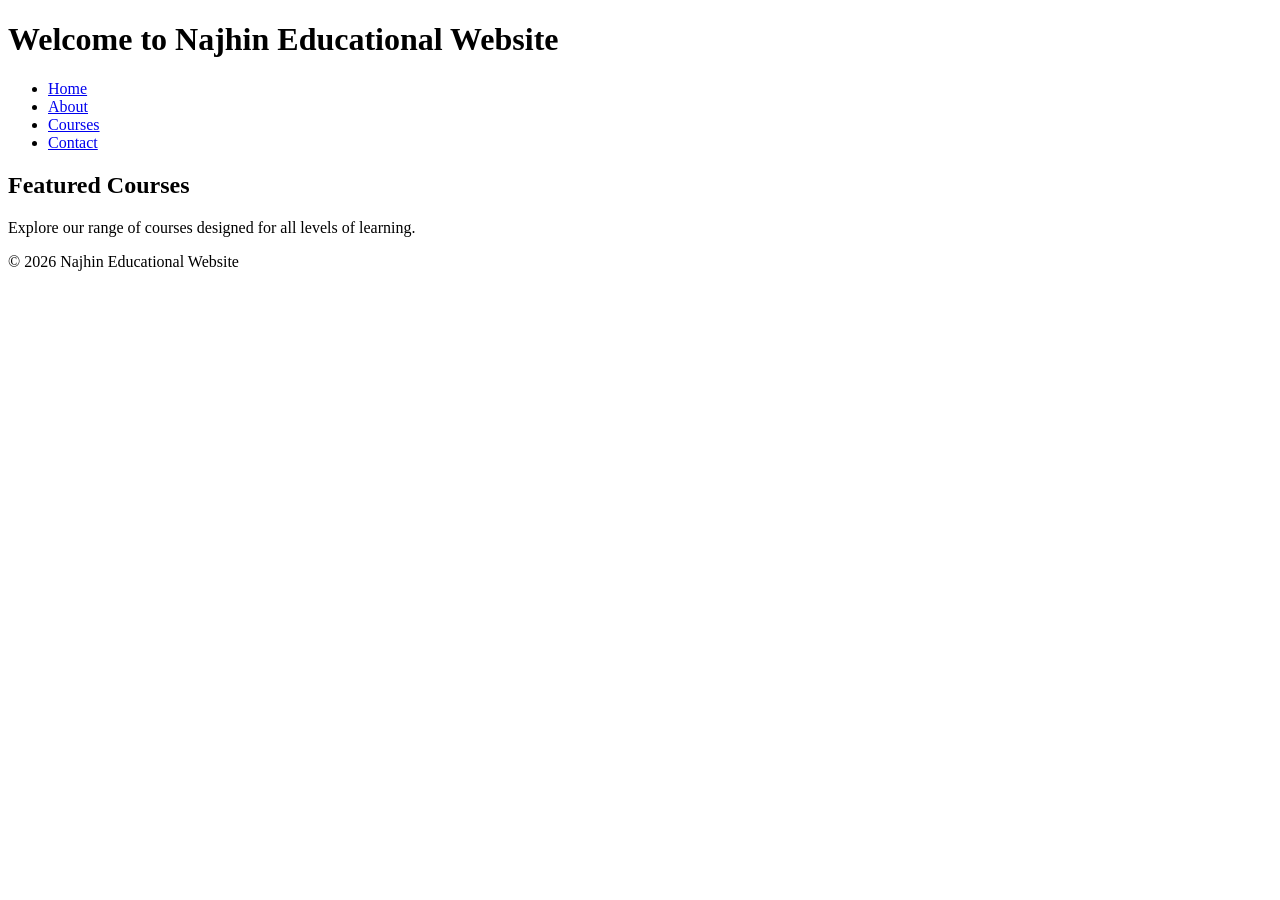
==== index.html @ cf858fc3 "Create index.html" ====
<!DOCTYPE html>
<html lang="en">
<head>
    <meta charset="UTF-8">
    <meta name="viewport" content="width=device-width, initial-scale=1.0">
    <link rel="stylesheet" href="css/styles.css">
    <title>Najhin Educational Website</title>
</head>
<body>
    <header>
        <h1>Welcome to Najhin Educational Website</h1>
        <nav>
            <ul>
                <li><a href="index.html">Home</a></li>
                <li><a href="about.html">About</a></li>
                <li><a href="courses.html">Courses</a></li>
                <li><a href="contact.html">Contact</a></li>
            </ul>
        </nav>
    </header>

    <main>
        <section>
            <h2>Featured Courses</h2>
            <p>Explore our range of courses designed for all levels of learning.</p>
        </section>
    </main>

    <footer>
        <p>&copy; 2026 Najhin Educational Website</p>
    </footer>
    <script src="js/scripts.js"></script>
</body>
</html>
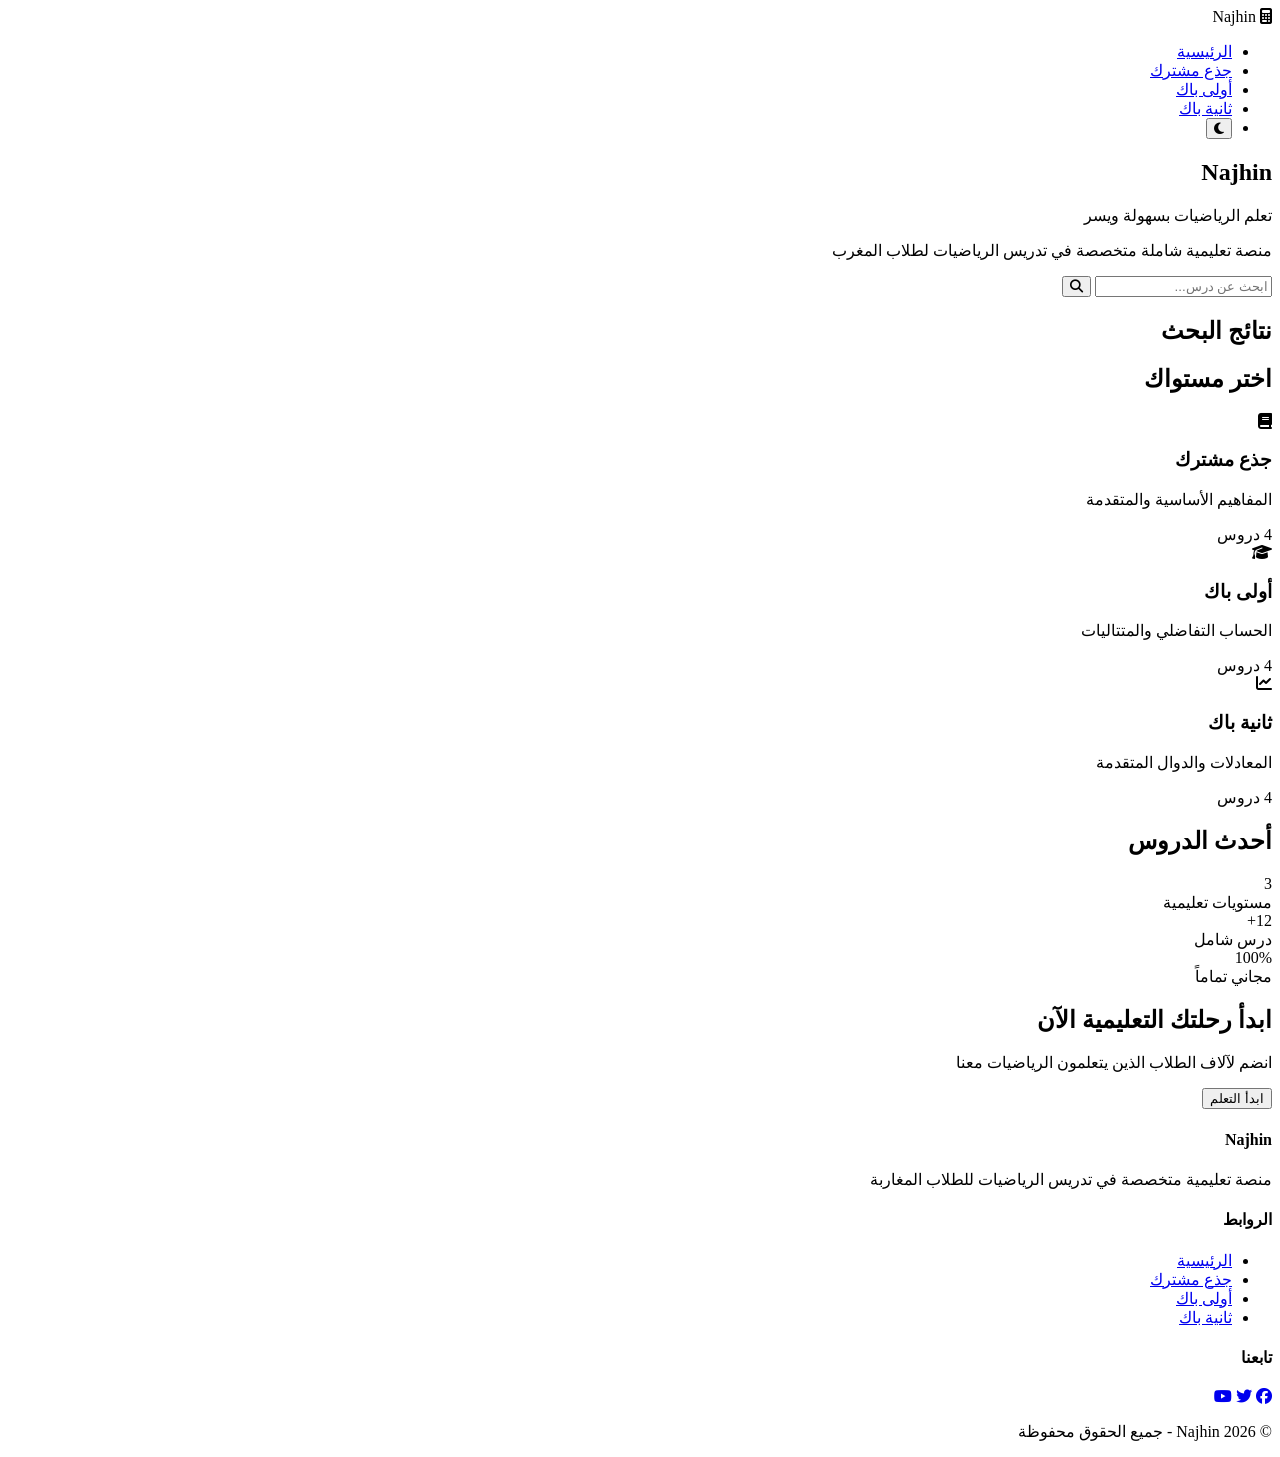
==== commit eca4ccb0: "Add index.html file with initial content" ====
--- a/index.html
+++ b/index.html
@@ -1,34 +1,180 @@
 <!DOCTYPE html>
-<html lang="en">
+<html lang="ar" dir="rtl">
 <head>
     <meta charset="UTF-8">
     <meta name="viewport" content="width=device-width, initial-scale=1.0">
-    <link rel="stylesheet" href="css/styles.css">
-    <title>Najhin Educational Website</title>
+    <meta name="description" content="Najhin - منصة تعليمية متخصصة في تدريس الرياضيات للطلاب المغاربة">
+    <meta name="keywords" content="الرياضيات, تعليم, مغرب, دروس, باك">
+    <title>Najhin - تعلم الرياضيات بسهولة</title>
+    <link href="https://fonts.googleapis.com/css2?family=Cairo:wght@400;600;700;800&display=swap" rel="stylesheet">
+    <link rel="stylesheet" href="https://cdnjs.cloudflare.com/ajax/libs/font-awesome/6.4.0/css/all.min.css">
+    <link rel="stylesheet" href="css/style.css">
 </head>
 <body>
-    <header>
-        <h1>Welcome to Najhin Educational Website</h1>
-        <nav>
-            <ul>
-                <li><a href="index.html">Home</a></li>
-                <li><a href="about.html">About</a></li>
-                <li><a href="courses.html">Courses</a></li>
-                <li><a href="contact.html">Contact</a></li>
+    <!-- Navigation Bar -->
+    <nav class="navbar">
+        <div class="container">
+            <div class="nav-brand">
+                <i class="fas fa-calculator"></i>
+                <span>Najhin</span>
+            </div>
+            <div class="nav-toggle" id="navToggle">
+                <span></span>
+                <span></span>
+                <span></span>
+            </div>
+            <ul class="nav-menu" id="navMenu">
+                <li><a href="index.html" class="active">الرئيسية</a></li>
+                <li><a href="tronc.html">جذع مشترك</a></li>
+                <li><a href="1bac.html">أولى باك</a></li>
+                <li><a href="2bac.html">ثانية باك</a></li>
+                <li class="theme-toggle-item">
+                    <button id="themeToggle" class="theme-toggle">
+                        <i class="fas fa-moon"></i>
+                    </button>
+                </li>
             </ul>
-        </nav>
-    </header>
+        </div>
+    </nav>
 
-    <main>
-        <section>
-            <h2>Featured Courses</h2>
-            <p>Explore our range of courses designed for all levels of learning.</p>
+    <!-- Hero Section -->
+    <section class="hero">
+        <div class="container">
+            <div class="hero-content">
+                <h1>Najhin</h1>
+                <p class="hero-subtitle">تعلم الرياضيات بسهولة ويسر</p>
+                <p class="hero-description">منصة تعليمية شاملة متخصصة في تدريس الرياضيات لطلاب المغرب</p>
+                <div class="search-bar">
+                    <input type="text" id="searchInput" placeholder="ابحث عن درس...">
+                    <button><i class="fas fa-search"></i></button>
+                </div>
+            </div>
+        </div>
+    </section>
+
+    <!-- Search Results Container -->
+    <section id="searchResults" class="search-results hidden">
+        <div class="container">
+            <h2>نتائج البحث</h2>
+            <div id="resultsContainer" class="lessons-grid"></div>
+        </div>
+    </section>
+
+    <!-- Main Content -->
+    <div id="mainContent">
+        <!-- Level Cards Section -->
+        <section class="levels">
+            <div class="container">
+                <h2>اختر مستواك</h2>
+                <div class="levels-grid">
+                    <div class="level-card" onclick="window.location.href='tronc.html'">
+                        <div class="level-icon">
+                            <i class="fas fa-book"></i>
+                        </div>
+                        <h3>جذع مشترك</h3>
+                        <p>المفاهيم الأساسية والمتقدمة</p>
+                        <span class="level-badge">4 دروس</span>
+                    </div>
+                    <div class="level-card" onclick="window.location.href='1bac.html'">
+                        <div class="level-icon">
+                            <i class="fas fa-graduation-cap"></i>
+                        </div>
+                        <h3>أولى باك</h3>
+                        <p>الحساب التفاضلي والمتتاليات</p>
+                        <span class="level-badge">4 دروس</span>
+                    </div>
+                    <div class="level-card" onclick="window.location.href='2bac.html'">
+                        <div class="level-icon">
+                            <i class="fas fa-chart-line"></i>
+                        </div>
+                        <h3>ثانية باك</h3>
+                        <p>المعادلات والدوال المتقدمة</p>
+                        <span class="level-badge">4 دروس</span>
+                    </div>
+                </div>
+            </div>
         </section>
-    </main>
 
-    <footer>
-        <p>&copy; 2026 Najhin Educational Website</p>
+        <!-- Latest Lessons Section -->
+        <section class="latest-lessons">
+            <div class="container">
+                <h2>أحدث الدروس</h2>
+                <div class="lessons-grid" id="latestLessons"></div>
+            </div>
+        </section>
+
+        <!-- Statistics Section -->
+        <section class="statistics">
+            <div class="container">
+                <div class="stats-grid">
+                    <div class="stat-card">
+                        <div class="stat-number">3</div>
+                        <div class="stat-label">مستويات تعليمية</div>
+                    </div>
+                    <div class="stat-card">
+                        <div class="stat-number">12+</div>
+                        <div class="stat-label">درس شامل</div>
+                    </div>
+                    <div class="stat-card">
+                        <div class="stat-number">100%</div>
+                        <div class="stat-label">مجاني تماماً</div>
+                    </div>
+                </div>
+            </div>
+        </section>
+
+        <!-- CTA Section -->
+        <section class="cta">
+            <div class="container">
+                <h2>ابدأ رحلتك التعليمية الآن</h2>
+                <p>انضم لآلاف الطلاب الذين يتعلمون الرياضيات معنا</p>
+                <button class="cta-button" onclick="document.querySelector('.levels').scrollIntoView({behavior: 'smooth'})">
+                    ابدأ التعلم
+                </button>
+            </div>
+        </section>
+    </div>
+
+    <!-- Footer -->
+    <footer class="footer">
+        <div class="container">
+            <div class="footer-content">
+                <div class="footer-section">
+                    <h4>Najhin</h4>
+                    <p>منصة تعليمية متخصصة في تدريس الرياضيات للطلاب المغاربة</p>
+                </div>
+                <div class="footer-section">
+                    <h4>الروابط</h4>
+                    <ul>
+                        <li><a href="index.html">الرئيسية</a></li>
+                        <li><a href="tronc.html">جذع مشترك</a></li>
+                        <li><a href="1bac.html">أولى باك</a></li>
+                        <li><a href="2bac.html">ثانية باك</a></li>
+                    </ul>
+                </div>
+                <div class="footer-section">
+                    <h4>تابعنا</h4>
+                    <div class="social-links">
+                        <a href="#"><i class="fab fa-facebook"></i></a>
+                        <a href="#"><i class="fab fa-twitter"></i></a>
+                        <a href="#"><i class="fab fa-youtube"></i></a>
+                    </div>
+                </div>
+            </div>
+            <div class="footer-bottom">
+                <p>&copy; 2026 Najhin - جميع الحقوق محفوظة</p>
+            </div>
+        </div>
     </footer>
-    <script src="js/scripts.js"></script>
+
+    <script src="js/main.js"></script>
+    <script>
+        document.addEventListener('DOMContentLoaded', function() {
+            displayLatestLessons();
+            setupSearch();
+            setupTheme();
+            setupMobileMenu();
+        });
+    </script>
 </body>
 </html>
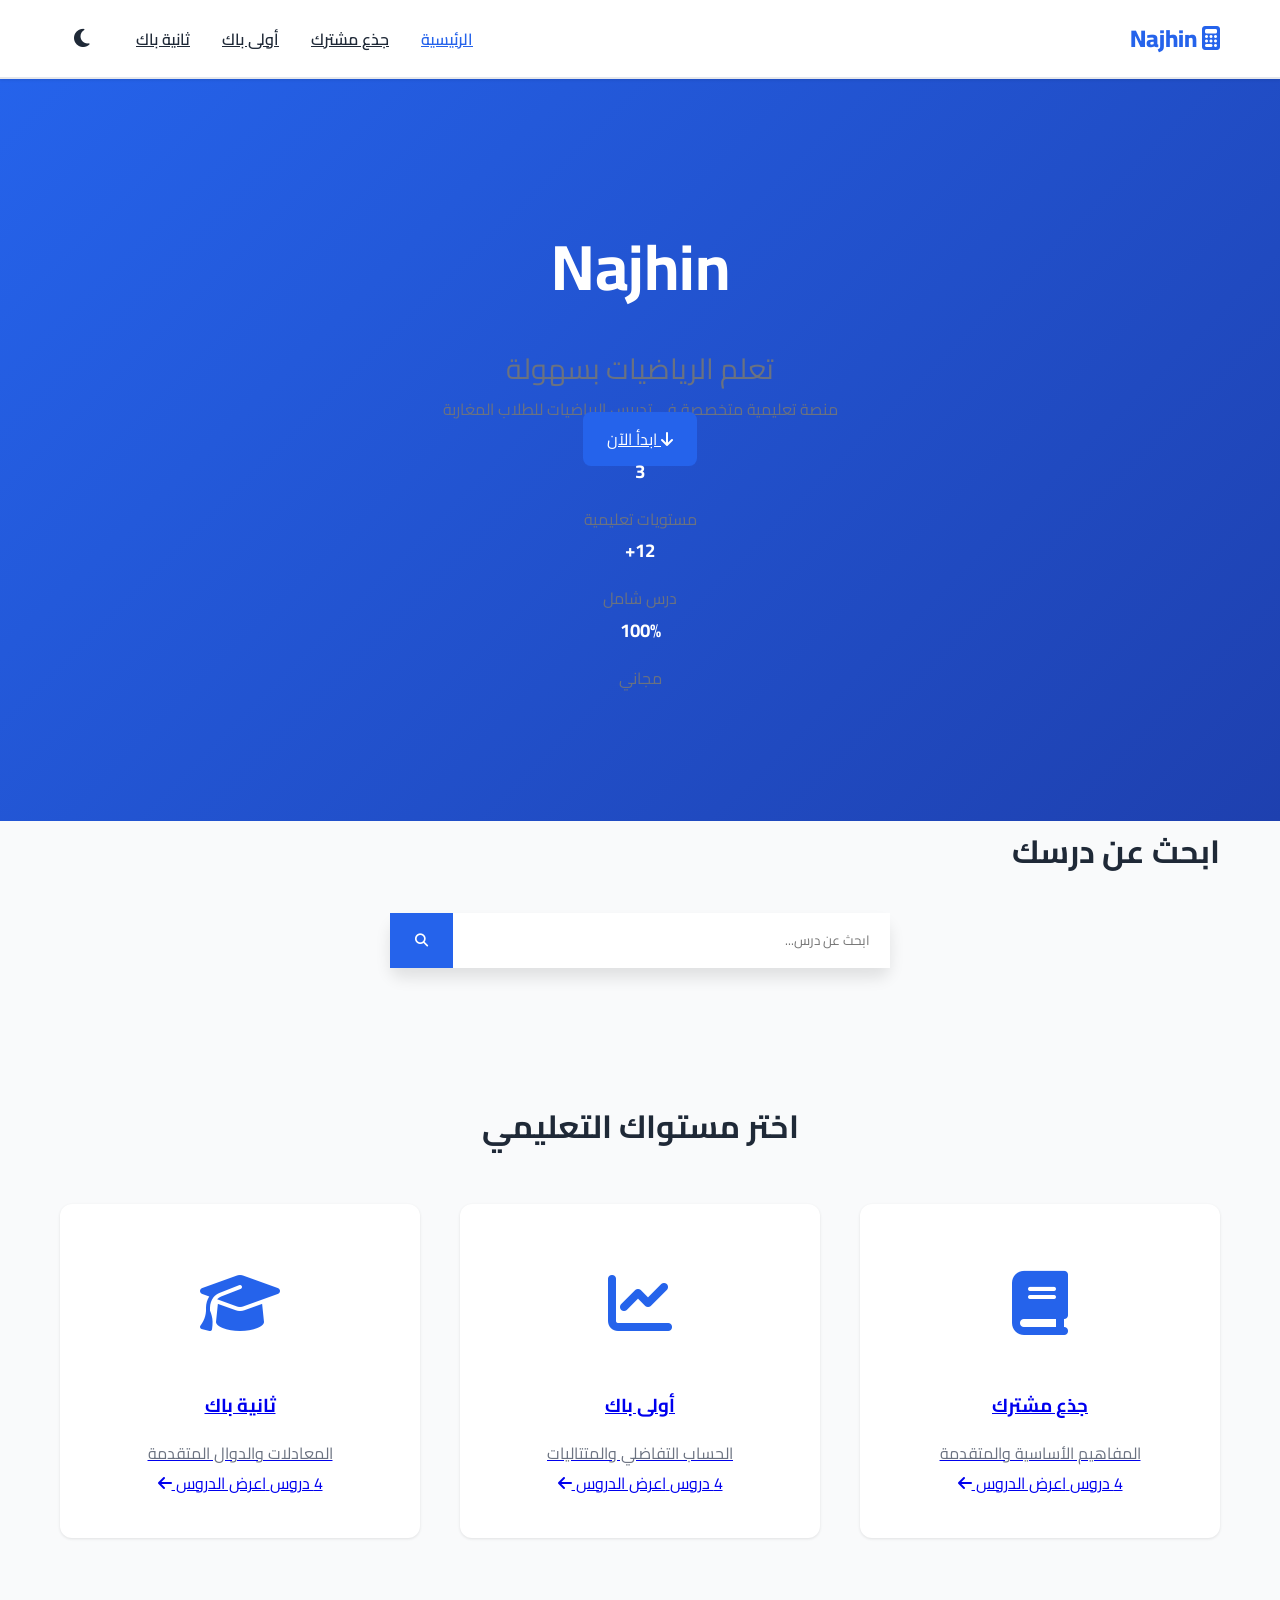
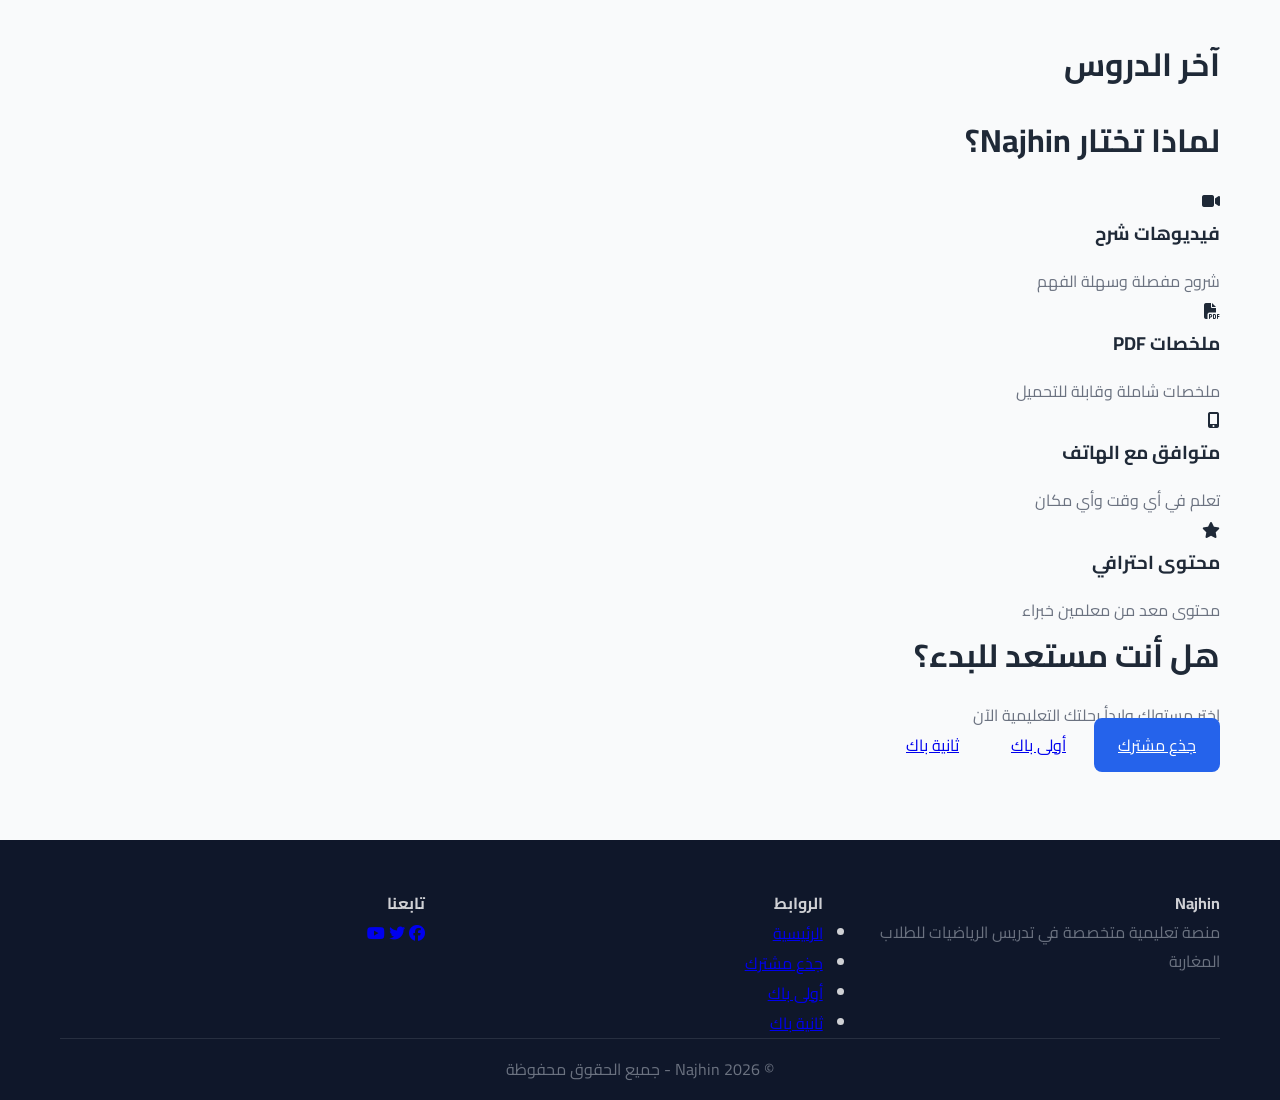
==== commit 7bb47e3d: "Update index.html with new meta and section content" ====
--- a/index.html
+++ b/index.html
@@ -4,35 +4,31 @@
     <meta charset="UTF-8">
     <meta name="viewport" content="width=device-width, initial-scale=1.0">
     <meta name="description" content="Najhin - منصة تعليمية متخصصة في تدريس الرياضيات للطلاب المغاربة">
-    <meta name="keywords" content="الرياضيات, تعليم, مغرب, دروس, باك">
+    <meta name="theme-color" content="#2563eb">
     <title>Najhin - تعلم الرياضيات بسهولة</title>
-    <link href="https://fonts.googleapis.com/css2?family=Cairo:wght@400;600;700;800&display=swap" rel="stylesheet">
+    <link href="https://fonts.googleapis.com/css2?family=Cairo:wght@300;400;600;700;800&display=swap" rel="stylesheet">
     <link rel="stylesheet" href="https://cdnjs.cloudflare.com/ajax/libs/font-awesome/6.4.0/css/all.min.css">
     <link rel="stylesheet" href="css/style.css">
 </head>
 <body>
-    <!-- Navigation Bar -->
+    <!-- Navigation -->
     <nav class="navbar">
         <div class="container">
             <div class="nav-brand">
                 <i class="fas fa-calculator"></i>
                 <span>Najhin</span>
             </div>
-            <div class="nav-toggle" id="navToggle">
+            <button class="nav-toggle" id="navToggle">
                 <span></span>
                 <span></span>
                 <span></span>
-            </div>
+            </button>
             <ul class="nav-menu" id="navMenu">
                 <li><a href="index.html" class="active">الرئيسية</a></li>
                 <li><a href="tronc.html">جذع مشترك</a></li>
                 <li><a href="1bac.html">أولى باك</a></li>
                 <li><a href="2bac.html">ثانية باك</a></li>
-                <li class="theme-toggle-item">
-                    <button id="themeToggle" class="theme-toggle">
-                        <i class="fas fa-moon"></i>
-                    </button>
-                </li>
+                <li><button id="themeToggle" class="theme-toggle" title="تبديل المظهر"><i class="fas fa-moon"></i></button></li>
             </ul>
         </div>
     </nav>
@@ -42,98 +38,128 @@
         <div class="container">
             <div class="hero-content">
                 <h1>Najhin</h1>
-                <p class="hero-subtitle">تعلم الرياضيات بسهولة ويسر</p>
-                <p class="hero-description">منصة تعليمية شاملة متخصصة في تدريس الرياضيات لطلاب المغرب</p>
-                <div class="search-bar">
-                    <input type="text" id="searchInput" placeholder="ابحث عن درس...">
-                    <button><i class="fas fa-search"></i></button>
+                <p class="hero-subtitle">تعلم الرياضيات بسهولة</p>
+                <p class="hero-description">منصة تعليمية متخصصة في تدريس الرياضيات للطلاب المغاربة</p>
+                <a href="#levels" class="btn btn-primary btn-lg"><i class="fas fa-arrow-down"></i> ابدأ الآن</a>
+            </div>
+            <div class="hero-stats">
+                <div class="stat">
+                    <h3>3</h3>
+                    <p>مستويات تعليمية</p>
+                </div>
+                <div class="stat">
+                    <h3>12+</h3>
+                    <p>درس شامل</p>
+                </div>
+                <div class="stat">
+                    <h3>100%</h3>
+                    <p>مجاني</p>
                 </div>
             </div>
         </div>
     </section>
 
-    <!-- Search Results Container -->
-    <section id="searchResults" class="search-results hidden">
+    <!-- Search Section -->
+    <section class="search-section">
         <div class="container">
-            <h2>نتائج البحث</h2>
-            <div id="resultsContainer" class="lessons-grid"></div>
+            <h2>ابحث عن درسك</h2>
+            <div class="search-bar">
+                <input type="text" id="searchInput" placeholder="ابحث عن درس..." autocomplete="off">
+                <button type="button" class="search-btn"><i class="fas fa-search"></i></button>
+            </div>
+            <div id="searchResults" class="search-results hidden">
+                <div id="resultsContainer"></div>
+            </div>
         </div>
     </section>
 
-    <!-- Main Content -->
-    <div id="mainContent">
-        <!-- Level Cards Section -->
-        <section class="levels">
-            <div class="container">
-                <h2>اختر مستواك</h2>
-                <div class="levels-grid">
-                    <div class="level-card" onclick="window.location.href='tronc.html'">
-                        <div class="level-icon">
-                            <i class="fas fa-book"></i>
-                        </div>
-                        <h3>جذع مشترك</h3>
-                        <p>المفاهيم الأساسية والمتقدمة</p>
-                        <span class="level-badge">4 دروس</span>
+    <!-- Levels Section -->
+    <section class="levels" id="levels">
+        <div class="container">
+            <h2 class="section-title">اختر مستواك التعليمي</h2>
+            <div class="levels-grid">
+                <a href="tronc.html" class="level-card">
+                    <div class="level-icon">
+                        <i class="fas fa-book"></i>
                     </div>
-                    <div class="level-card" onclick="window.location.href='1bac.html'">
-                        <div class="level-icon">
-                            <i class="fas fa-graduation-cap"></i>
-                        </div>
-                        <h3>أولى باك</h3>
-                        <p>الحساب التفاضلي والمتتاليات</p>
-                        <span class="level-badge">4 دروس</span>
+                    <h3>جذع مشترك</h3>
+                    <p>المفاهيم الأساسية والمتقدمة</p>
+                    <span class="level-count">4 دروس</span>
+                    <span class="btn-link">اعرض الدروس <i class="fas fa-arrow-left"></i></span>
+                </a>
+
+                <a href="1bac.html" class="level-card">
+                    <div class="level-icon">
+                        <i class="fas fa-chart-line"></i>
                     </div>
-                    <div class="level-card" onclick="window.location.href='2bac.html'">
-                        <div class="level-icon">
-                            <i class="fas fa-chart-line"></i>
-                        </div>
-                        <h3>ثانية باك</h3>
-                        <p>المعادلات والدوال المتقدمة</p>
-                        <span class="level-badge">4 دروس</span>
+                    <h3>أولى باك</h3>
+                    <p>الحساب التفاضلي والمتتاليات</p>
+                    <span class="level-count">4 دروس</span>
+                    <span class="btn-link">اعرض الدروس <i class="fas fa-arrow-left"></i></span>
+                </a>
+
+                <a href="2bac.html" class="level-card">
+                    <div class="level-icon">
+                        <i class="fas fa-graduation-cap"></i>
                     </div>
+                    <h3>ثانية باك</h3>
+                    <p>المعادلات والدوال المتقدمة</p>
+                    <span class="level-count">4 دروس</span>
+                    <span class="btn-link">اعرض الدروس <i class="fas fa-arrow-left"></i></span>
+                </a>
+            </div>
+        </div>
+    </section>
+
+    <!-- Latest Lessons Section -->
+    <section class="latest-lessons">
+        <div class="container">
+            <h2 class="section-title">آخر الدروس</h2>
+            <div id="latestLessons" class="lessons-grid"></div>
+        </div>
+    </section>
+
+    <!-- Features Section -->
+    <section class="features">
+        <div class="container">
+            <h2 class="section-title">لماذا تختار Najhin؟</h2>
+            <div class="features-grid">
+                <div class="feature-card">
+                    <i class="fas fa-video"></i>
+                    <h3>فيديوهات شرح</h3>
+                    <p>شروح مفصلة وسهلة الفهم</p>
+                </div>
+                <div class="feature-card">
+                    <i class="fas fa-file-pdf"></i>
+                    <h3>ملخصات PDF</h3>
+                    <p>ملخصات شاملة وقابلة للتحميل</p>
+                </div>
+                <div class="feature-card">
+                    <i class="fas fa-mobile-alt"></i>
+                    <h3>متوافق مع الهاتف</h3>
+                    <p>تعلم في أي وقت وأي مكان</p>
+                </div>
+                <div class="feature-card">
+                    <i class="fas fa-star"></i>
+                    <h3>محتوى احترافي</h3>
+                    <p>محتوى معد من معلمين خبراء</p>
                 </div>
             </div>
-        </section>
+        </div>
+    </section>
 
-        <!-- Latest Lessons Section -->
-        <section class="latest-lessons">
-            <div class="container">
-                <h2>أحدث الدروس</h2>
-                <div class="lessons-grid" id="latestLessons"></div>
+    <!-- CTA Section -->
+    <section class="cta">
+        <div class="container">
+            <h2>هل أنت مستعد للبدء؟</h2>
+            <p>اختر مستواك وابدأ رحلتك التعليمية الآن</p>
+            <div class="cta-buttons">
+                <a href="tronc.html" class="btn btn-primary">جذع مشترك</a>
+                <a href="1bac.html" class="btn btn-secondary">أولى باك</a>
+                <a href="2bac.html" class="btn btn-secondary">ثانية باك</a>
             </div>
-        </section>
-
-        <!-- Statistics Section -->
-        <section class="statistics">
-            <div class="container">
-                <div class="stats-grid">
-                    <div class="stat-card">
-                        <div class="stat-number">3</div>
-                        <div class="stat-label">مستويات تعليمية</div>
-                    </div>
-                    <div class="stat-card">
-                        <div class="stat-number">12+</div>
-                        <div class="stat-label">درس شامل</div>
-                    </div>
-                    <div class="stat-card">
-                        <div class="stat-number">100%</div>
-                        <div class="stat-label">مجاني تماماً</div>
-                    </div>
-                </div>
-            </div>
-        </section>
-
-        <!-- CTA Section -->
-        <section class="cta">
-            <div class="container">
-                <h2>ابدأ رحلتك التعليمية الآن</h2>
-                <p>انضم لآلاف الطلاب الذين يتعلمون الرياضيات معنا</p>
-                <button class="cta-button" onclick="document.querySelector('.levels').scrollIntoView({behavior: 'smooth'})">
-                    ابدأ التعلم
-                </button>
-            </div>
-        </section>
-    </div>
+        </div>
+    </section>
 
     <!-- Footer -->
     <footer class="footer">
@@ -155,9 +181,9 @@
                 <div class="footer-section">
                     <h4>تابعنا</h4>
                     <div class="social-links">
-                        <a href="#"><i class="fab fa-facebook"></i></a>
-                        <a href="#"><i class="fab fa-twitter"></i></a>
-                        <a href="#"><i class="fab fa-youtube"></i></a>
+                        <a href="#" title="Facebook"><i class="fab fa-facebook"></i></a>
+                        <a href="#" title="Twitter"><i class="fab fa-twitter"></i></a>
+                        <a href="#" title="YouTube"><i class="fab fa-youtube"></i></a>
                     </div>
                 </div>
             </div>
@@ -167,14 +193,6 @@
         </div>
     </footer>
 
-    <script src="js/main.js"></script>
-    <script>
-        document.addEventListener('DOMContentLoaded', function() {
-            displayLatestLessons();
-            setupSearch();
-            setupTheme();
-            setupMobileMenu();
-        });
-    </script>
+    <script src="js/app.js"></script>
 </body>
-</html>+</html>
--- a/css/style.css
+++ b/css/style.css
@@ -0,0 +1,93 @@
+:root {
+    --primary: #2563eb;
+    --primary-dark: #1e40af;
+    --secondary: #0f172a;
+    --bg: #f9fafb;
+    --card: #ffffff;
+    --text: #1f2937;
+    --text-light: #6b7280;
+    --border: #e5e7eb;
+    --shadow: 0 1px 3px rgba(0,0,0,0.1);
+    --shadow-lg: 0 10px 15px rgba(0,0,0,0.1);
+}
+
+body.dark-mode {
+    --bg: #111827;
+    --card: #1f2937;
+    --text: #f3f4f6;
+    --text-light: #d1d5db;
+    --border: #374151;
+}
+
+* { margin: 0; padding: 0; box-sizing: border-box; }
+html { scroll-behavior: smooth; }
+body { font-family: 'Cairo', sans-serif; background: var(--bg); color: var(--text); transition: all 0.3s ease; }
+.container { max-width: 1200px; margin: 0 auto; padding: 0 20px; }
+
+h1, h2, h3 { font-weight: 700; margin-bottom: 1rem; }
+h1 { font-size: 2.5rem; }
+h2 { font-size: 2rem; }
+p { color: var(--text-light); line-height: 1.8; }
+
+.btn { padding: 12px 24px; border: none; border-radius: 8px; font-family: 'Cairo', sans-serif; cursor: pointer; }
+.btn-primary { background: var(--primary); color: white; transition: all 0.3s ease; }
+.btn-primary:hover { background: var(--primary-dark); transform: translateY(-2px); }
+
+.navbar { background: var(--card); box-shadow: var(--shadow); position: sticky; top: 0; z-index: 1000; border-bottom: 2px solid var(--border); }
+.navbar .container { display: flex; justify-content: space-between; align-items: center; padding: 1rem 20px; }
+.nav-brand { font-size: 1.5rem; font-weight: 800; color: var(--primary); }
+.nav-menu { display: flex; list-style: none; gap: 2rem; align-items: center; }
+.nav-menu a { color: var(--text); font-weight: 600; transition: all 0.3s ease; }
+.nav-menu a:hover, .nav-menu a.active { color: var(--primary); }
+
+.theme-toggle { background: transparent; border: none; color: var(--text); font-size: 1.3rem; cursor: pointer; width: 44px; height: 44px; }
+
+.nav-toggle { display: none; flex-direction: column; cursor: pointer; gap: 5px; background: none; border: none; }
+.nav-toggle span { width: 25px; height: 3px; background: var(--text); transition: all 0.3s ease; }
+
+.hero { background: linear-gradient(135deg, var(--primary), var(--primary-dark)); color: white; padding: 8rem 0; text-align: center; }
+.hero h1 { font-size: 4rem; color: white; }
+.hero-subtitle { font-size: 1.8rem; }
+.search-bar { display: flex; gap: 10px; max-width: 500px; margin: 2rem auto; background: white; border-radius: 12px; box-shadow: var(--shadow-lg); }
+.search-bar input { flex: 1; border: none; padding: 15px 20px; font-family: 'Cairo', sans-serif; outline: none; }
+.search-bar button { background: var(--primary); color: white; border: none; padding: 0 25px; cursor: pointer; }
+
+.levels { padding: 6rem 0; }
+.levels h2 { text-align: center; margin-bottom: 3rem; }
+.levels-grid { display: grid; grid-template-columns: repeat(auto-fit, minmax(300px, 1fr)); gap: 2.5rem; }
+.level-card { background: var(--card); padding: 2.5rem; border-radius: 12px; text-align: center; box-shadow: var(--shadow); transition: all 0.3s ease; cursor: pointer; }
+.level-card:hover { transform: translateY(-12px); box-shadow: var(--shadow-lg); }
+.level-icon { font-size: 4rem; color: var(--primary); margin-bottom: 1.5rem; }
+.level-badge { background: linear-gradient(135deg, var(--primary), var(--primary-dark)); color: white; padding: 0.75rem 1.5rem; border-radius: 20px; font-weight: 600; }
+
+.lessons-grid { display: grid; grid-template-columns: repeat(auto-fill, minmax(320px, 1fr)); gap: 2.5rem; }
+.lesson-card { background: var(--card); border-radius: 12px; overflow: hidden; box-shadow: var(--shadow); transition: all 0.3s ease; }
+.lesson-card:hover { transform: translateY(-8px); box-shadow: var(--shadow-lg); }
+.lesson-card-header { background: linear-gradient(135deg, var(--primary), var(--primary-dark)); padding: 1.5rem; color: white; }
+.lesson-card-header h3 { color: white; margin: 0; }
+.lesson-card-body { padding: 1.5rem; }
+.lesson-card-footer { display: flex; justify-content: space-between; gap: 1rem; border-top: 1px solid var(--border); padding: 1rem 1.5rem; }
+.lesson-level { font-size: 0.85rem; color: white; background: var(--primary); padding: 0.5rem 1rem; border-radius: 20px; font-weight: 600; }
+
+.footer { background: var(--secondary); color: white; padding: 3rem 0 1rem; margin-top: 5rem; }
+.footer-content { display: grid; grid-template-columns: repeat(auto-fit, minmax(250px, 1fr)); gap: 2rem; }
+.footer-section { color: rgba(255, 255, 255, 0.8); }
+.footer-bottom { text-align: center; padding-top: 1rem; border-top: 1px solid rgba(255, 255, 255, 0.1); }
+
+.page-header { background: linear-gradient(135deg, var(--primary), var(--primary-dark)); color: white; padding: 4rem 0; text-align: center; }
+.breadcrumb { display: flex; justify-content: center; gap: 0.75rem; flex-wrap: wrap; }
+
+.lesson-content { padding: 4rem 0; }
+.lesson-content .container { display: grid; grid-template-columns: 1fr 300px; gap: 2rem; }
+
+.hidden { display: none !important; }
+
+@media (max-width: 768px) {
+    .nav-menu { display: none; }
+    .nav-menu.active { display: flex; }
+    .nav-toggle { display: flex; }
+    .lesson-content .container { grid-template-columns: 1fr; }
+    .lessons-grid { grid-template-columns: 1fr; }
+    h1 { font-size: 2rem; }
+    .hero h1 { font-size: 2.5rem; }
+}
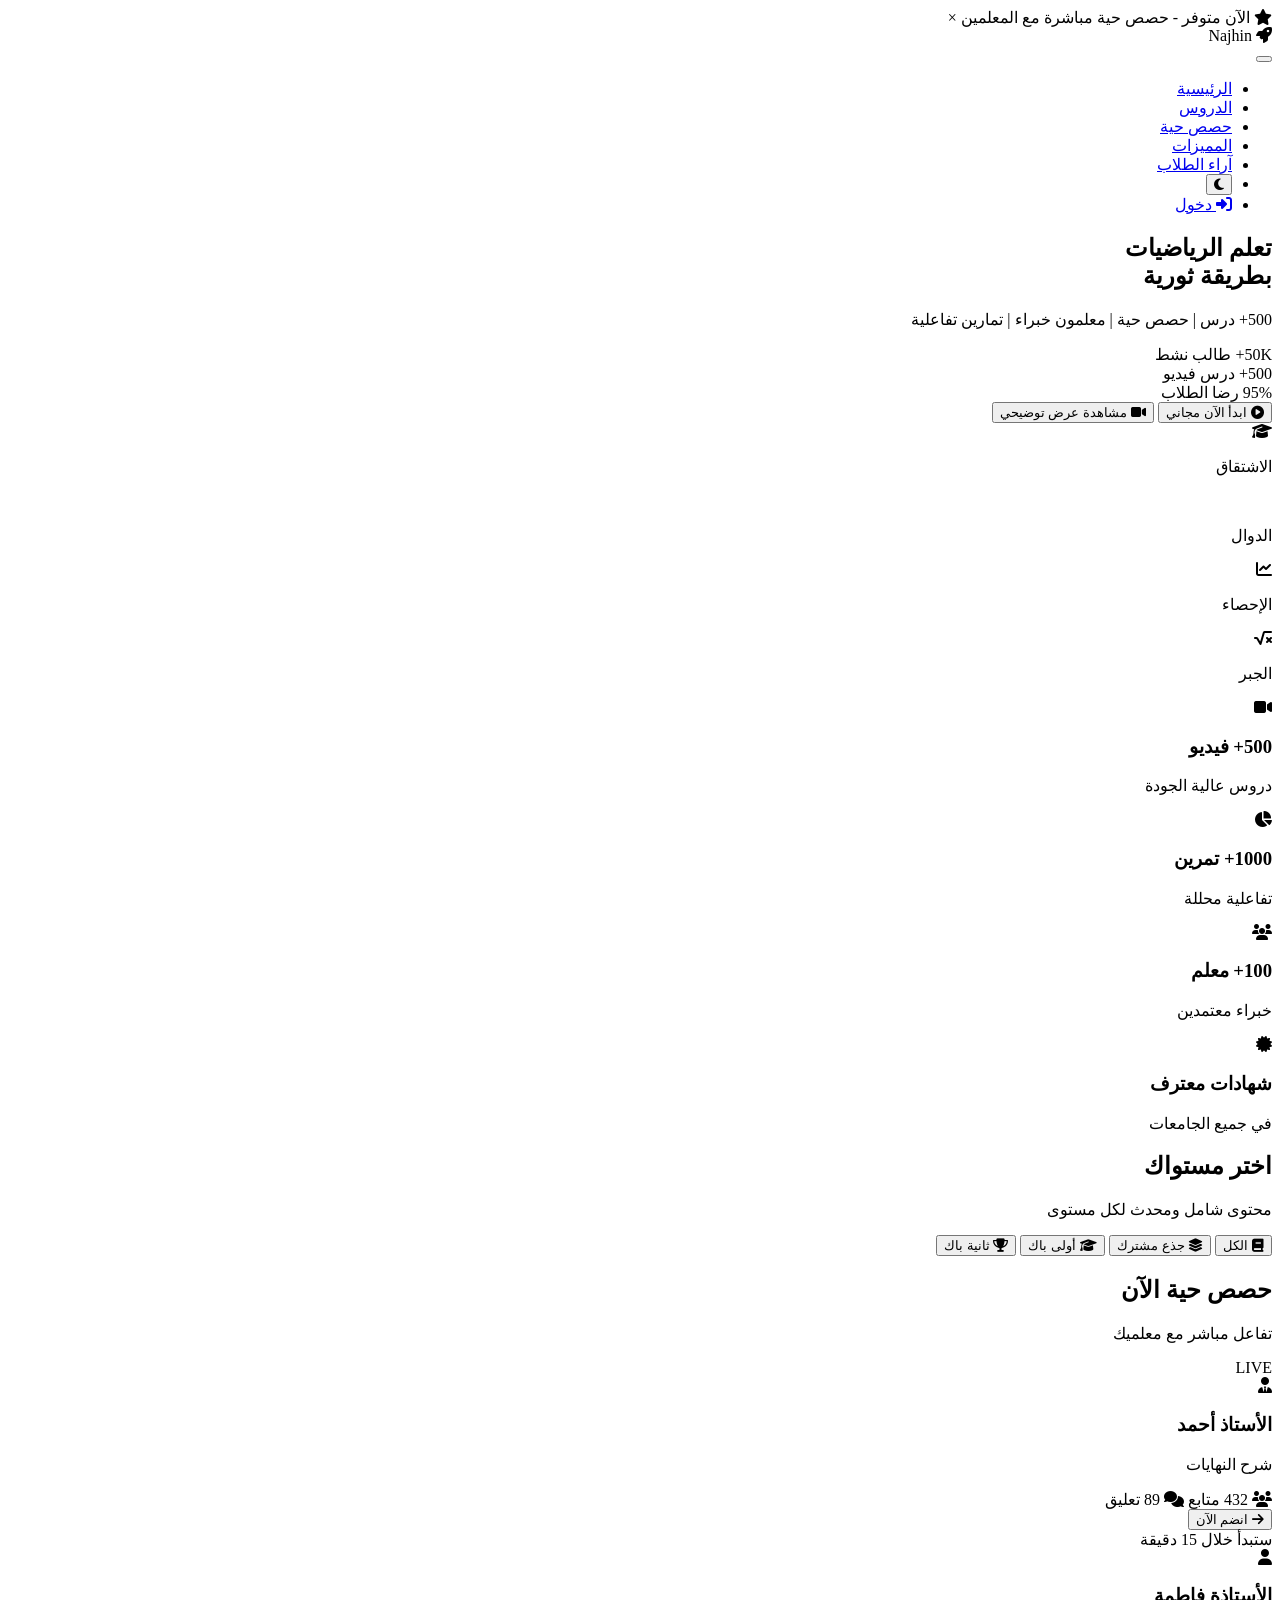
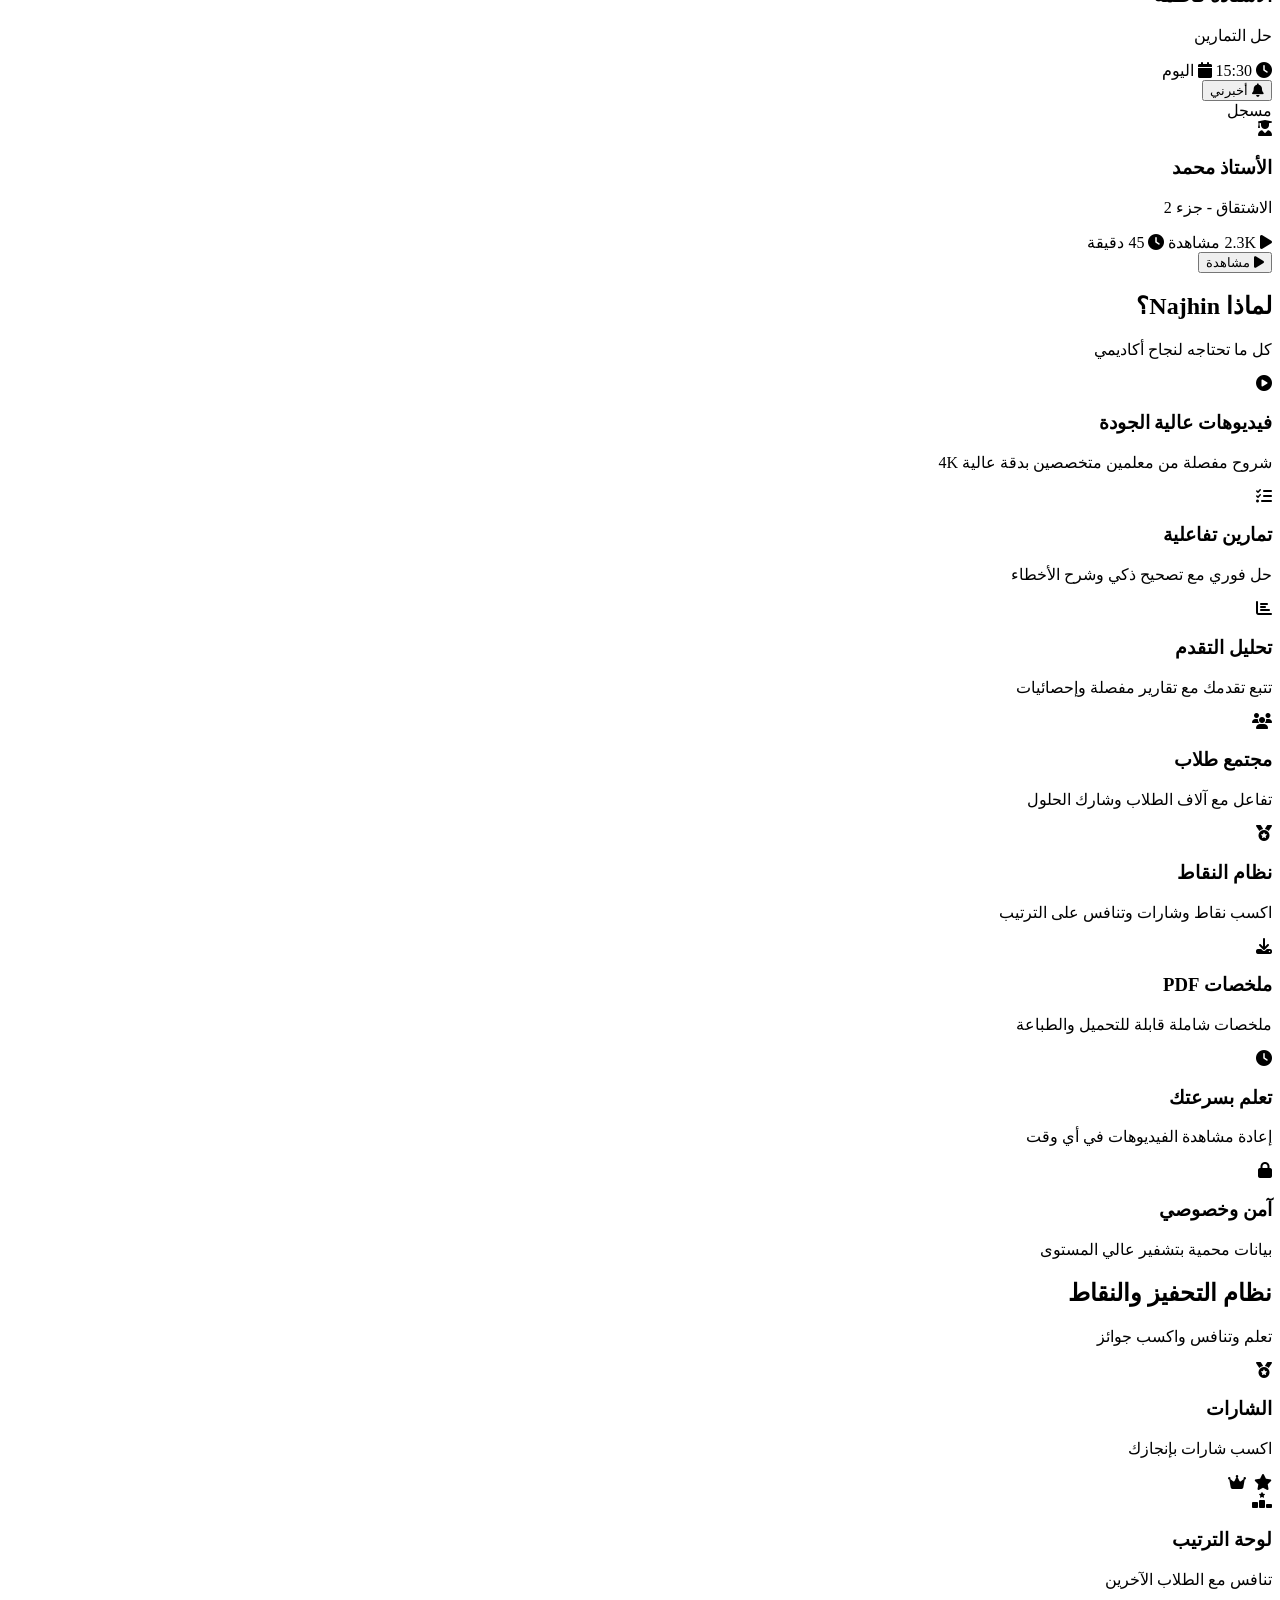
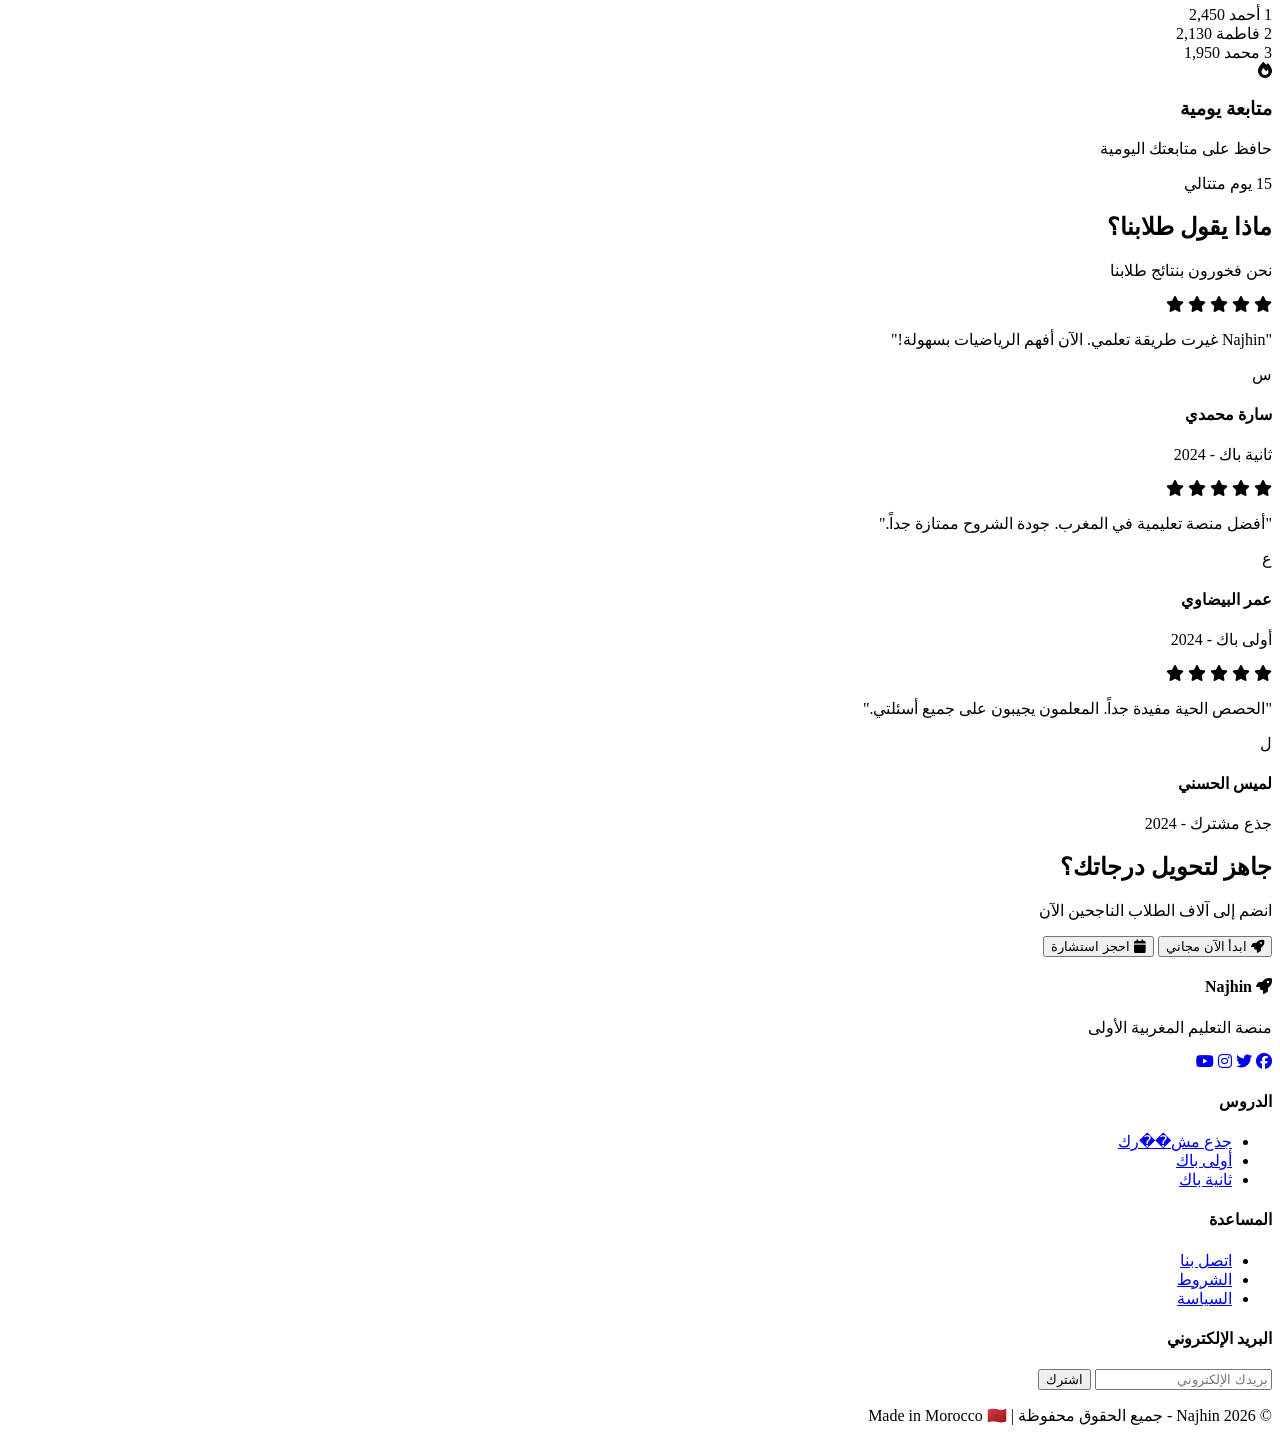
==== commit 9a266ff2: "Update index.html" ====
--- a/index.html
+++ b/index.html
@@ -3,196 +3,491 @@
 <head>
     <meta charset="UTF-8">
     <meta name="viewport" content="width=device-width, initial-scale=1.0">
-    <meta name="description" content="Najhin - منصة تعليمية متخصصة في تدريس الرياضيات للطلاب المغاربة">
-    <meta name="theme-color" content="#2563eb">
-    <title>Najhin - تعلم الرياضيات بسهولة</title>
-    <link href="https://fonts.googleapis.com/css2?family=Cairo:wght@300;400;600;700;800&display=swap" rel="stylesheet">
+    <meta name="description" content="Najhin - أفضل منصة تعليمية مغربية | فيديوهات | أكثر من 500 درس | حي الآن">
+    <meta name="theme-color" content="#6366f1">
+    <title>Najhin - منصة التعليم المغربية الأولى</title>
+    <link href="https://fonts.googleapis.com/css2?family=Cairo:wght@400;500;600;700;800&family=Inter:wght@300;400;500;600;700&display=swap" rel="stylesheet">
     <link rel="stylesheet" href="https://cdnjs.cloudflare.com/ajax/libs/font-awesome/6.4.0/css/all.min.css">
-    <link rel="stylesheet" href="css/style.css">
+    <link rel="stylesheet" href="css/premium.css">
 </head>
 <body>
-    <!-- Navigation -->
-    <nav class="navbar">
-        <div class="container">
-            <div class="nav-brand">
-                <i class="fas fa-calculator"></i>
-                <span>Najhin</span>
-            </div>
-            <button class="nav-toggle" id="navToggle">
-                <span></span>
-                <span></span>
-                <span></span>
+    <!-- TOP BAR -->
+    <div class="top-bar">
+        <div class="container-fluid">
+            <span><i class="fas fa-star"></i> الآن متوفر - حصص حية مباشرة مع المعلمين</span>
+            <span class="close-top" onclick="this.parentElement.parentElement.style.display='none'">×</span>
+        </div>
+    </div>
+
+    <!-- NAVBAR -->
+    <nav class="navbar sticky-top">
+        <div class="container-fluid">
+            <div class="logo-section">
+                <div class="logo">
+                    <i class="fas fa-rocket"></i>
+                    <span>Najhin</span>
+                </div>
+            </div>
+
+            <button class="mobile-menu-btn" id="mobileMenuBtn">
+                <span></span><span></span><span></span>
             </button>
-            <ul class="nav-menu" id="navMenu">
-                <li><a href="index.html" class="active">الرئيسية</a></li>
-                <li><a href="tronc.html">جذع مشترك</a></li>
-                <li><a href="1bac.html">أولى باك</a></li>
-                <li><a href="2bac.html">ثانية باك</a></li>
-                <li><button id="themeToggle" class="theme-toggle" title="تبديل المظهر"><i class="fas fa-moon"></i></button></li>
+
+            <ul class="nav-links" id="navLinks">
+                <li><a href="#home">الرئيسية</a></li>
+                <li><a href="#courses">الدروس</a></li>
+                <li><a href="#live">حصص حية</a></li>
+                <li><a href="#features">المميزات</a></li>
+                <li><a href="#testimonials">آراء الطلاب</a></li>
+                <li class="theme-toggle-nav">
+                    <button id="themeToggleNav" title="تبديل المظهر">
+                        <i class="fas fa-moon"></i>
+                    </button>
+                </li>
+                <li>
+                    <a href="#auth" class="btn-auth">
+                        <i class="fas fa-sign-in-alt"></i> دخول
+                    </a>
+                </li>
             </ul>
         </div>
     </nav>
 
-    <!-- Hero Section -->
-    <section class="hero">
-        <div class="container">
+    <!-- HERO SECTION - ULTRA MODERN -->
+    <section class="hero" id="home">
+        <div class="hero-bg"></div>
+        <div class="container-fluid">
             <div class="hero-content">
-                <h1>Najhin</h1>
-                <p class="hero-subtitle">تعلم الرياضيات بسهولة</p>
-                <p class="hero-description">منصة تعليمية متخصصة في تدريس الرياضيات للطلاب المغاربة</p>
-                <a href="#levels" class="btn btn-primary btn-lg"><i class="fas fa-arrow-down"></i> ابدأ الآن</a>
-            </div>
-            <div class="hero-stats">
-                <div class="stat">
-                    <h3>3</h3>
-                    <p>مستويات تعليمية</p>
-                </div>
-                <div class="stat">
-                    <h3>12+</h3>
-                    <p>درس شامل</p>
-                </div>
-                <div class="stat">
-                    <h3>100%</h3>
-                    <p>مجاني</p>
-                </div>
-            </div>
-        </div>
-    </section>
-
-    <!-- Search Section -->
-    <section class="search-section">
-        <div class="container">
-            <h2>ابحث عن درسك</h2>
-            <div class="search-bar">
-                <input type="text" id="searchInput" placeholder="ابحث عن درس..." autocomplete="off">
-                <button type="button" class="search-btn"><i class="fas fa-search"></i></button>
-            </div>
-            <div id="searchResults" class="search-results hidden">
-                <div id="resultsContainer"></div>
-            </div>
-        </div>
-    </section>
-
-    <!-- Levels Section -->
-    <section class="levels" id="levels">
-        <div class="container">
-            <h2 class="section-title">اختر مستواك التعليمي</h2>
-            <div class="levels-grid">
-                <a href="tronc.html" class="level-card">
-                    <div class="level-icon">
-                        <i class="fas fa-book"></i>
-                    </div>
-                    <h3>جذع مشترك</h3>
-                    <p>المفاهيم الأساسية والمتقدمة</p>
-                    <span class="level-count">4 دروس</span>
-                    <span class="btn-link">اعرض الدروس <i class="fas fa-arrow-left"></i></span>
-                </a>
-
-                <a href="1bac.html" class="level-card">
-                    <div class="level-icon">
-                        <i class="fas fa-chart-line"></i>
-                    </div>
-                    <h3>أولى باك</h3>
-                    <p>الحساب التفاضلي والمتتاليات</p>
-                    <span class="level-count">4 دروس</span>
-                    <span class="btn-link">اعرض الدروس <i class="fas fa-arrow-left"></i></span>
-                </a>
-
-                <a href="2bac.html" class="level-card">
-                    <div class="level-icon">
-                        <i class="fas fa-graduation-cap"></i>
-                    </div>
-                    <h3>ثانية باك</h3>
-                    <p>المعادلات والدوال المتقدمة</p>
-                    <span class="level-count">4 دروس</span>
-                    <span class="btn-link">اعرض الدروس <i class="fas fa-arrow-left"></i></span>
-                </a>
-            </div>
-        </div>
-    </section>
-
-    <!-- Latest Lessons Section -->
-    <section class="latest-lessons">
-        <div class="container">
-            <h2 class="section-title">آخر الدروس</h2>
-            <div id="latestLessons" class="lessons-grid"></div>
-        </div>
-    </section>
-
-    <!-- Features Section -->
-    <section class="features">
-        <div class="container">
-            <h2 class="section-title">لماذا تختار Najhin؟</h2>
+                <div class="hero-text">
+                    <h1 class="hero-title">
+                        تعلم <span class="gradient-text">الرياضيات</span> <br>بطريقة ثورية
+                    </h1>
+                    <p class="hero-subtitle">
+                        500+ درس | حصص حية | معلمون خبراء | تمارين تفاعلية
+                    </p>
+                    <div class="hero-stats">
+                        <div class="stat-item">
+                            <span class="stat-number">50K+</span>
+                            <span class="stat-label">طالب نشط</span>
+                        </div>
+                        <div class="stat-item">
+                            <span class="stat-number">500+</span>
+                            <span class="stat-label">درس فيديو</span>
+                        </div>
+                        <div class="stat-item">
+                            <span class="stat-number">95%</span>
+                            <span class="stat-label">رضا الطلاب</span>
+                        </div>
+                    </div>
+                    <div class="hero-buttons">
+                        <button class="btn btn-primary btn-lg">
+                            <i class="fas fa-play-circle"></i> ابدأ الآن مجاني
+                        </button>
+                        <button class="btn btn-outline btn-lg">
+                            <i class="fas fa-video"></i> مشاهدة عرض توضيحي
+                        </button>
+                    </div>
+                </div>
+
+                <div class="hero-visual">
+                    <div class="floating-card card-1">
+                        <div class="card-icon"><i class="fas fa-graduation-cap"></i></div>
+                        <p>الاشتقاق</p>
+                    </div>
+                    <div class="floating-card card-2">
+                        <div class="card-icon"><i class="fas fa-function"></i></div>
+                        <p>الدوال</p>
+                    </div>
+                    <div class="floating-card card-3">
+                        <div class="card-icon"><i class="fas fa-chart-line"></i></div>
+                        <p>الإحصاء</p>
+                    </div>
+                    <div class="floating-card card-4">
+                        <div class="card-icon"><i class="fas fa-square-root-alt"></i></div>
+                        <p>الجبر</p>
+                    </div>
+                </div>
+            </div>
+        </div>
+    </section>
+
+    <!-- QUICK STATS BANNER -->
+    <section class="quick-stats">
+        <div class="container-fluid">
+            <div class="stat-box">
+                <div class="stat-box-icon"><i class="fas fa-video"></i></div>
+                <h3>500+ فيديو</h3>
+                <p>دروس عالية الجودة</p>
+            </div>
+            <div class="stat-box">
+                <div class="stat-box-icon"><i class="fas fa-chart-pie"></i></div>
+                <h3>1000+ تمرين</h3>
+                <p>تفاعلية محللة</p>
+            </div>
+            <div class="stat-box">
+                <div class="stat-box-icon"><i class="fas fa-users"></i></div>
+                <h3>100+ معلم</h3>
+                <p>خبراء معتمدين</p>
+            </div>
+            <div class="stat-box">
+                <div class="stat-box-icon"><i class="fas fa-certificate"></i></div>
+                <h3>شهادات معترف</h3>
+                <p>في جميع الجامعات</p>
+            </div>
+        </div>
+    </section>
+
+    <!-- COURSES SECTION - GRID MODERN -->
+    <section class="courses" id="courses">
+        <div class="container-fluid">
+            <div class="section-header">
+                <h2>اختر مستواك</h2>
+                <p>محتوى شامل ومحدث لكل مستوى</p>
+            </div>
+
+            <div class="level-tabs">
+                <button class="tab-btn active" onclick="switchLevel('all')">
+                    <i class="fas fa-book"></i> الكل
+                </button>
+                <button class="tab-btn" onclick="switchLevel('tronc')">
+                    <i class="fas fa-layer-group"></i> جذع مشترك
+                </button>
+                <button class="tab-btn" onclick="switchLevel('1bac')">
+                    <i class="fas fa-graduation-cap"></i> أولى باك
+                </button>
+                <button class="tab-btn" onclick="switchLevel('2bac')">
+                    <i class="fas fa-trophy"></i> ثانية باك
+                </button>
+            </div>
+
+            <div class="courses-grid">
+                <!-- COURSE CARDS WILL BE GENERATED BY JS -->
+            </div>
+        </div>
+    </section>
+
+    <!-- LIVE CLASSES SECTION -->
+    <section class="live-section" id="live">
+        <div class="container-fluid">
+            <div class="section-header">
+                <h2>حصص حية الآن</h2>
+                <p>تفاعل مباشر مع معلميك</p>
+            </div>
+
+            <div class="live-classes-grid">
+                <div class="live-card live-active">
+                    <div class="live-badge">
+                        <span class="pulse"></span> LIVE
+                    </div>
+                    <div class="live-teacher">
+                        <div class="teacher-avatar">
+                            <i class="fas fa-user-tie"></i>
+                        </div>
+                        <div class="teacher-info">
+                            <h3>الأستاذ أحمد</h3>
+                            <p>شرح النهايات</p>
+                        </div>
+                    </div>
+                    <div class="live-stats">
+                        <span><i class="fas fa-users"></i> 432 متابع</span>
+                        <span><i class="fas fa-comments"></i> 89 تعليق</span>
+                    </div>
+                    <button class="btn btn-primary btn-sm w-100">
+                        <i class="fas fa-arrow-right"></i> انضم الآن
+                    </button>
+                </div>
+
+                <div class="live-card">
+                    <div class="live-badge upcoming">ستبدأ خلال 15 دقيقة</div>
+                    <div class="live-teacher">
+                        <div class="teacher-avatar">
+                            <i class="fas fa-user"></i>
+                        </div>
+                        <div class="teacher-info">
+                            <h3>الأستاذة فاطمة</h3>
+                            <p>حل التمارين</p>
+                        </div>
+                    </div>
+                    <div class="live-stats">
+                        <span><i class="fas fa-clock"></i> 15:30</span>
+                        <span><i class="fas fa-calendar"></i> اليوم</span>
+                    </div>
+                    <button class="btn btn-outline btn-sm w-100">
+                        <i class="fas fa-bell"></i> أخبرني
+                    </button>
+                </div>
+
+                <div class="live-card">
+                    <div class="live-badge recorded">مسجل</div>
+                    <div class="live-teacher">
+                        <div class="teacher-avatar">
+                            <i class="fas fa-user-graduate"></i>
+                        </div>
+                        <div class="teacher-info">
+                            <h3>الأستاذ محمد</h3>
+                            <p>الاشتقاق - جزء 2</p>
+                        </div>
+                    </div>
+                    <div class="live-stats">
+                        <span><i class="fas fa-play"></i> 2.3K مشاهدة</span>
+                        <span><i class="fas fa-clock"></i> 45 دقيقة</span>
+                    </div>
+                    <button class="btn btn-primary btn-sm w-100">
+                        <i class="fas fa-play"></i> مشاهدة
+                    </button>
+                </div>
+            </div>
+        </div>
+    </section>
+
+    <!-- FEATURES SECTION - PREMIUM -->
+    <section class="features" id="features">
+        <div class="container-fluid">
+            <div class="section-header">
+                <h2>لماذا Najhin؟</h2>
+                <p>كل ما تحتاجه لنجاح أكاديمي</p>
+            </div>
+
             <div class="features-grid">
                 <div class="feature-card">
-                    <i class="fas fa-video"></i>
-                    <h3>فيديوهات شرح</h3>
-                    <p>شروح مفصلة وسهلة الفهم</p>
-                </div>
-                <div class="feature-card">
-                    <i class="fas fa-file-pdf"></i>
+                    <div class="feature-icon"><i class="fas fa-play-circle"></i></div>
+                    <h3>فيديوهات عالية الجودة</h3>
+                    <p>شروح مفصلة من معلمين متخصصين بدقة عالية 4K</p>
+                </div>
+
+                <div class="feature-card">
+                    <div class="feature-icon"><i class="fas fa-tasks"></i></div>
+                    <h3>تمارين تفاعلية</h3>
+                    <p>حل فوري مع تصحيح ذكي وشرح الأخطاء</p>
+                </div>
+
+                <div class="feature-card">
+                    <div class="feature-icon"><i class="fas fa-chart-bar"></i></div>
+                    <h3>تحليل التقدم</h3>
+                    <p>تتبع تقدمك مع تقارير مفصلة وإحصائيات</p>
+                </div>
+
+                <div class="feature-card">
+                    <div class="feature-icon"><i class="fas fa-users"></i></div>
+                    <h3>مجتمع طلاب</h3>
+                    <p>تفاعل مع آلاف الطلاب وشارك الحلول</p>
+                </div>
+
+                <div class="feature-card">
+                    <div class="feature-icon"><i class="fas fa-medal"></i></div>
+                    <h3>نظام النقاط</h3>
+                    <p>اكسب نقاط وشارات وتنافس على الترتيب</p>
+                </div>
+
+                <div class="feature-card">
+                    <div class="feature-icon"><i class="fas fa-download"></i></div>
                     <h3>ملخصات PDF</h3>
-                    <p>ملخصات شاملة وقابلة للتحميل</p>
-                </div>
-                <div class="feature-card">
-                    <i class="fas fa-mobile-alt"></i>
-                    <h3>متوافق مع الهاتف</h3>
-                    <p>تعلم في أي وقت وأي مكان</p>
-                </div>
-                <div class="feature-card">
-                    <i class="fas fa-star"></i>
-                    <h3>محتوى احترافي</h3>
-                    <p>محتوى معد من معلمين خبراء</p>
-                </div>
-            </div>
-        </div>
-    </section>
-
-    <!-- CTA Section -->
-    <section class="cta">
-        <div class="container">
-            <h2>هل أنت مستعد للبدء؟</h2>
-            <p>اختر مستواك وابدأ رحلتك التعليمية الآن</p>
-            <div class="cta-buttons">
-                <a href="tronc.html" class="btn btn-primary">جذع مشترك</a>
-                <a href="1bac.html" class="btn btn-secondary">أولى باك</a>
-                <a href="2bac.html" class="btn btn-secondary">ثانية باك</a>
-            </div>
-        </div>
-    </section>
-
-    <!-- Footer -->
-    <footer class="footer">
-        <div class="container">
-            <div class="footer-content">
+                    <p>ملخصات شاملة قابلة للتحميل والطباعة</p>
+                </div>
+
+                <div class="feature-card">
+                    <div class="feature-icon"><i class="fas fa-clock"></i></div>
+                    <h3>تعلم بسرعتك</h3>
+                    <p>إعادة مشاهدة الفيديوهات في أي وقت</p>
+                </div>
+
+                <div class="feature-card">
+                    <div class="feature-icon"><i class="fas fa-lock"></i></div>
+                    <h3>آمن وخصوصي</h3>
+                    <p>بيانات محمية بتشفير عالي المستوى</p>
+                </div>
+            </div>
+        </div>
+    </section>
+
+    <!-- GAMIFICATION SECTION -->
+    <section class="gamification">
+        <div class="container-fluid">
+            <div class="section-header">
+                <h2>نظام التحفيز والنقاط</h2>
+                <p>تعلم وتنافس واكسب جوائز</p>
+            </div>
+
+            <div class="gamification-grid">
+                <div class="gamification-card">
+                    <div class="gamification-icon badges">
+                        <i class="fas fa-medal"></i>
+                    </div>
+                    <h3>الشارات</h3>
+                    <p>اكسب شارات بإنجازك</p>
+                    <div class="badges-showcase">
+                        <span class="badge"><i class="fas fa-star"></i></span>
+                        <span class="badge"><i class="fas fa-flame"></i></span>
+                        <span class="badge"><i class="fas fa-crown"></i></span>
+                    </div>
+                </div>
+
+                <div class="gamification-card">
+                    <div class="gamification-icon leaderboard">
+                        <i class="fas fa-ranking-star"></i>
+                    </div>
+                    <h3>لوحة الترتيب</h3>
+                    <p>تنافس مع الطلاب الآخرين</p>
+                    <div class="mini-leaderboard">
+                        <div class="leaderboard-item">
+                            <span class="rank">1</span>
+                            <span class="name">أحمد</span>
+                            <span class="points">2,450</span>
+                        </div>
+                        <div class="leaderboard-item">
+                            <span class="rank">2</span>
+                            <span class="name">فاطمة</span>
+                            <span class="points">2,130</span>
+                        </div>
+                        <div class="leaderboard-item">
+                            <span class="rank">3</span>
+                            <span class="name">محمد</span>
+                            <span class="points">1,950</span>
+                        </div>
+                    </div>
+                </div>
+
+                <div class="gamification-card">
+                    <div class="gamification-icon streaks">
+                        <i class="fas fa-fire"></i>
+                    </div>
+                    <h3>متابعة يومية</h3>
+                    <p>حافظ على متابعتك اليومية</p>
+                    <div class="streak-counter">
+                        <span class="streak-number">15</span>
+                        <span class="streak-label">يوم متتالي</span>
+                    </div>
+                </div>
+            </div>
+        </div>
+    </section>
+
+    <!-- TESTIMONIALS -->
+    <section class="testimonials" id="testimonials">
+        <div class="container-fluid">
+            <div class="section-header">
+                <h2>ماذا يقول طلابنا؟</h2>
+                <p>نحن فخورون بنتائج طلابنا</p>
+            </div>
+
+            <div class="testimonials-grid">
+                <div class="testimonial-card">
+                    <div class="stars">
+                        <i class="fas fa-star"></i>
+                        <i class="fas fa-star"></i>
+                        <i class="fas fa-star"></i>
+                        <i class="fas fa-star"></i>
+                        <i class="fas fa-star"></i>
+                    </div>
+                    <p>"Najhin غيرت طريقة تعلمي. الآن أفهم الرياضيات بسهولة!"</p>
+                    <div class="testimonial-author">
+                        <div class="author-avatar">س</div>
+                        <div>
+                            <h4>سارة محمدي</h4>
+                            <p>ثانية باك - 2024</p>
+                        </div>
+                    </div>
+                </div>
+
+                <div class="testimonial-card">
+                    <div class="stars">
+                        <i class="fas fa-star"></i>
+                        <i class="fas fa-star"></i>
+                        <i class="fas fa-star"></i>
+                        <i class="fas fa-star"></i>
+                        <i class="fas fa-star"></i>
+                    </div>
+                    <p>"أفضل منصة تعليمية في المغرب. جودة الشروح ممتازة جداً."</p>
+                    <div class="testimonial-author">
+                        <div class="author-avatar">ع</div>
+                        <div>
+                            <h4>عمر البيضاوي</h4>
+                            <p>أولى باك - 2024</p>
+                        </div>
+                    </div>
+                </div>
+
+                <div class="testimonial-card">
+                    <div class="stars">
+                        <i class="fas fa-star"></i>
+                        <i class="fas fa-star"></i>
+                        <i class="fas fa-star"></i>
+                        <i class="fas fa-star"></i>
+                        <i class="fas fa-star"></i>
+                    </div>
+                    <p>"الحصص الحية مفيدة جداً. المعلمون يجيبون على جميع أسئلتي."</p>
+                    <div class="testimonial-author">
+                        <div class="author-avatar">ل</div>
+                        <div>
+                            <h4>لميس الحسني</h4>
+                            <p>جذع مشترك - 2024</p>
+                        </div>
+                    </div>
+                </div>
+            </div>
+        </div>
+    </section>
+
+    <!-- CTA SECTION -->
+    <section class="cta-premium">
+        <div class="container-fluid">
+            <div class="cta-content">
+                <h2>جاهز لتحويل درجاتك؟</h2>
+                <p>انضم إلى آلاف الطلاب الناجحين الآن</p>
+                <div class="cta-buttons">
+                    <button class="btn btn-primary btn-lg">
+                        <i class="fas fa-rocket"></i> ابدأ الآن مجاني
+                    </button>
+                    <button class="btn btn-light btn-lg">
+                        <i class="fas fa-calendar"></i> احجز استشارة
+                    </button>
+                </div>
+            </div>
+        </div>
+    </section>
+
+    <!-- FOOTER -->
+    <footer class="footer-premium">
+        <div class="container-fluid">
+            <div class="footer-grid">
                 <div class="footer-section">
-                    <h4>Najhin</h4>
-                    <p>منصة تعليمية متخصصة في تدريس الرياضيات للطلاب المغاربة</p>
+                    <h4><i class="fas fa-rocket"></i> Najhin</h4>
+                    <p>منصة التعليم المغربية الأولى</p>
+                    <div class="social-links">
+                        <a href="#"><i class="fab fa-facebook"></i></a>
+                        <a href="#"><i class="fab fa-twitter"></i></a>
+                        <a href="#"><i class="fab fa-instagram"></i></a>
+                        <a href="#"><i class="fab fa-youtube"></i></a>
+                    </div>
                 </div>
                 <div class="footer-section">
-                    <h4>الروابط</h4>
+                    <h4>الدروس</h4>
                     <ul>
-                        <li><a href="index.html">الرئيسية</a></li>
-                        <li><a href="tronc.html">جذع مشترك</a></li>
-                        <li><a href="1bac.html">أولى باك</a></li>
-                        <li><a href="2bac.html">ثانية باك</a></li>
+                        <li><a href="#">جذع مش��رك</a></li>
+                        <li><a href="#">أولى باك</a></li>
+                        <li><a href="#">ثانية باك</a></li>
                     </ul>
                 </div>
                 <div class="footer-section">
-                    <h4>تابعنا</h4>
-                    <div class="social-links">
-                        <a href="#" title="Facebook"><i class="fab fa-facebook"></i></a>
-                        <a href="#" title="Twitter"><i class="fab fa-twitter"></i></a>
-                        <a href="#" title="YouTube"><i class="fab fa-youtube"></i></a>
-                    </div>
+                    <h4>المساعدة</h4>
+                    <ul>
+                        <li><a href="#">اتصل بنا</a></li>
+                        <li><a href="#">الشروط</a></li>
+                        <li><a href="#">السياسة</a></li>
+                    </ul>
+                </div>
+                <div class="footer-section">
+                    <h4>البريد الإلكتروني</h4>
+                    <input type="email" placeholder="بريدك الإلكتروني" class="email-input">
+                    <button class="btn btn-primary btn-sm">اشترك</button>
                 </div>
             </div>
             <div class="footer-bottom">
-                <p>&copy; 2026 Najhin - جميع الحقوق محفوظة</p>
+                <p>&copy; 2026 Najhin - جميع الحقوق محفوظة | Made in Morocco 🇲🇦</p>
             </div>
         </div>
     </footer>
 
-    <script src="js/app.js"></script>
+    <script src="js/premium.js"></script>
 </body>
 </html>
